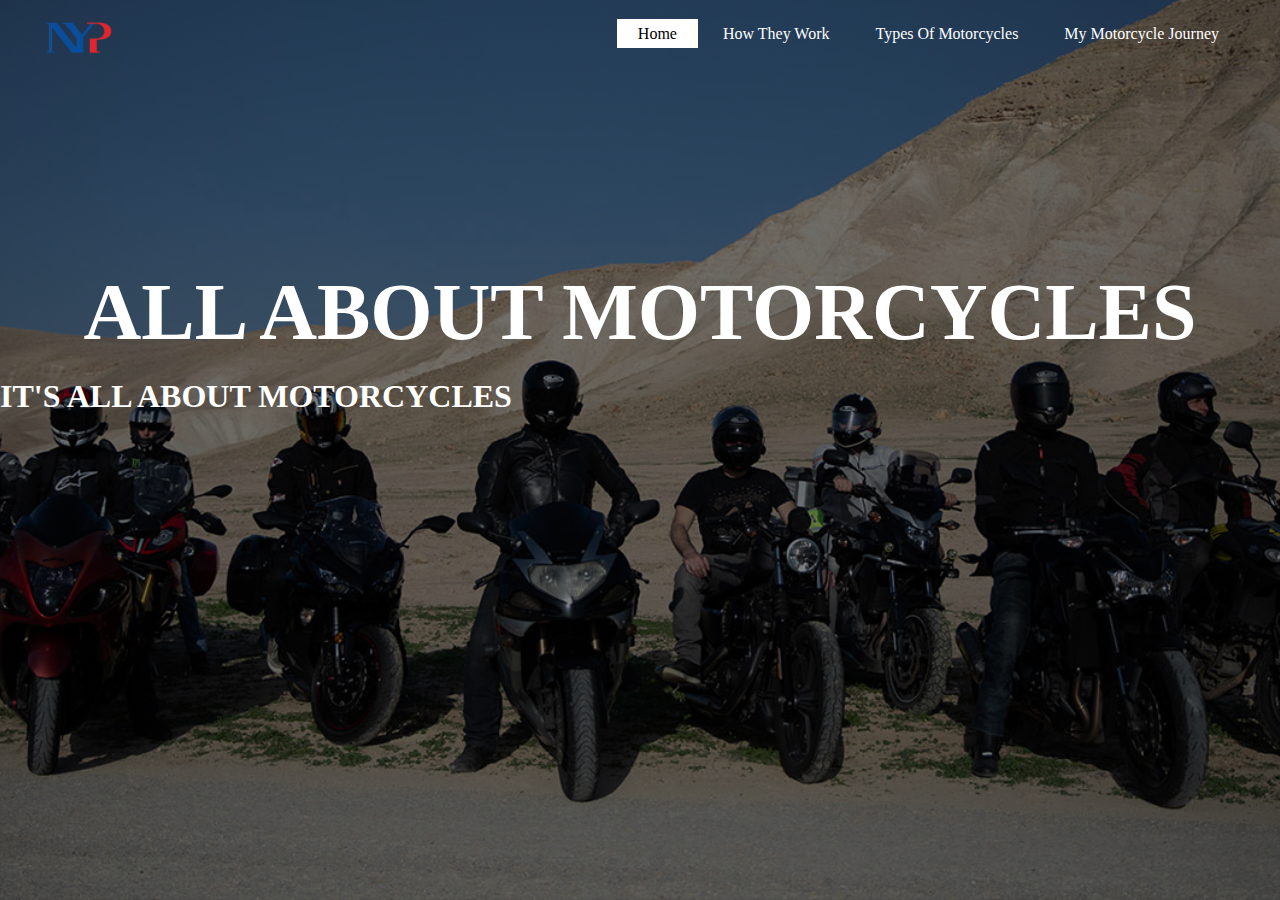
==== webdevA2/index.html @ 929c7609 "First Commit" ====
<!DOCTYPE html>
<html lang="en" class="home-bg">
<head>
    <link rel="stylesheet" href="CSS/style.css">
    <meta charset="UTF-8">
    <meta http-equiv="X-UA-Compatible" content="IE=edge">
    <meta name="viewport" content="width=device-width, initial-scale=1.0">
    <title>02_Fazly_213878N_A1</title>
    <script src="JS/cpy.js" defer></script>
</head>
<body>
    <div class="box1">
        <div class="main">
            <div class="logo">
                <img src="IMAGE/nyp.png" alt="NYP Logo" />
            </div>
            <div class="navbar">
                <ul>
                    <li class="active"><a href="index.html">Home</a></li>
                    <li><a href="HowMotorWorks.html">How They Work</a></li>
                    <li><a href="TypesOfMotors.html">Types Of Motorcycles</a></li>
                    <li><a href="MyMotorJourney.html">My Motorcycle Journey</a></li>
                </ul>
            </div>
        </div>
    </div>
    <div class="box2">
        <div class="title">
            <h1>ALL ABOUT MOTORCYCLES</h1>
        </div>
    </div>

        <!--<div class="button">
            <a href="#" class="btn">WATCH VIDEO</a>
            <a href="#" class="btn">LEARN MORE</a>
        </div>-->
</body>
</html>
---- webdevA2/CSS/style.css ----
*{
    margin: 0;
    padding: 0;
    font-family: 'Century Gothic';
    color:white;
}

.home-bg {
    background-image: linear-gradient(rgba(0,0,0,0.5),rgba(0,0,0,0.5)), url(../IMAGE/Motorcycles.jpg);
    background-color: black;
    height: 100vh;
    background-size: cover;
    background-position: center;
    background-attachment: fixed;
}

.intro-bg {
    background-image: linear-gradient(rgba(0,0,0,0.5),rgba(0,0,0,0.5)), url(../images/intro-bg.jpg);
    background-color: black;
    height: 100vh;
    background-size: cover;
    background-position: top;
    background-attachment: fixed;
}

.edu-bg {
    background-image: linear-gradient(rgba(0,0,0,0.5),rgba(0,0,0,0.5)), url(../images/edu-bg.jpg);
    background-color: black;
    height: 100vh;
    background-size: cover;
    background-position: center;
    background-attachment: fixed;
}
.hobby-bg {
    background-image: linear-gradient(rgba(0,0,0,0.5),rgba(0,0,0,0.5)), url(../images/hobby-bg.jpg);
    background-color: black;
    height: 100vh;
    background-size: cover;
    background-position: center;
    background-attachment: fixed;
}

.box1{
    height: auto;
}
.box2{
    height: auto;
}

.box3 {
    height: auto;
}

.navbar ul{
    float: right;
    list-style-type: none;
    margin-top: 25px;
}

.navbar ul li {
    display: inline-block;
}

.navbar ul li a {
    text-decoration: none;
    color: white;
    padding: 5px 20px;
    border: 1px solid transparent;
    transition: 0.6s ease;
}

.navbar ul li a:hover {
    background-color: white;
    color: black;
}

.navbar ul li.active a {
    background-color: white;
    color: black;
}

.logo img{
    float: left;
    width: auto;
    height: 75px;
}

.main {
    max-width: 1200px;
    margin: auto;
    height: 75px;
}

.title {
    text-align: center;
    margin-top: 15%;
    color: white;
    font-size: 40px;
}

.button {
    position: absolute;
    top: 60%;
    left: 50%;
    transform: translate(-50%, -50%);
}

.btn {
    border: 1px solid white;
    padding: 10px 30px;
    color: white;
    text-decoration: none;
    transition: 0.6s ease;
}

.btn:hover {
    background-color: white;
    color: black;
}

header {
    text-align: center;
    max-width: 700px;
    margin-left: 600px;
    font-size: 20px;
}

.intro{
    float: right;
    max-width: 500px;
    margin-top: 250px;
    margin-right: 200px;
    text-align:center;
    font-size: 20px;
    letter-spacing: 1px;
}

.edu {
    float: left;
    max-width: 500px;
    margin-top: 200px;
    margin-left: 200px;
    text-align: center;
    font-size: 20px;
    letter-spacing: 1px;
}

.content {
    text-align: center;
    max-width: 700px;
    margin-left: 600px;
    font-size: 20px;
}

#image1 {
    border: 1px white solid;
    margin: 10px;
    box-shadow: 3px 3px 5px black;
}

#gameplay {
    border: 1px white solid;
    margin: 10px;
    box-shadow: 3px 3px 5px black;
}

.image-gallery{
    width: 90%;
    margin: 20px auto 20px auto;
    display:grid;
    grid-template-columns: repeat(4, 1fr);
    grid-gap: 20px;
}

.pic{
    position: relative;
    height: 400px;
    border-radius: 10px;
    box-shadow: 3px 3px 5px black;
}

.pic img {
    width: 100%;
    height: 100%;
    border-radius: 10px;
}

h1{
    margin: 20px auto 20px auto;
}
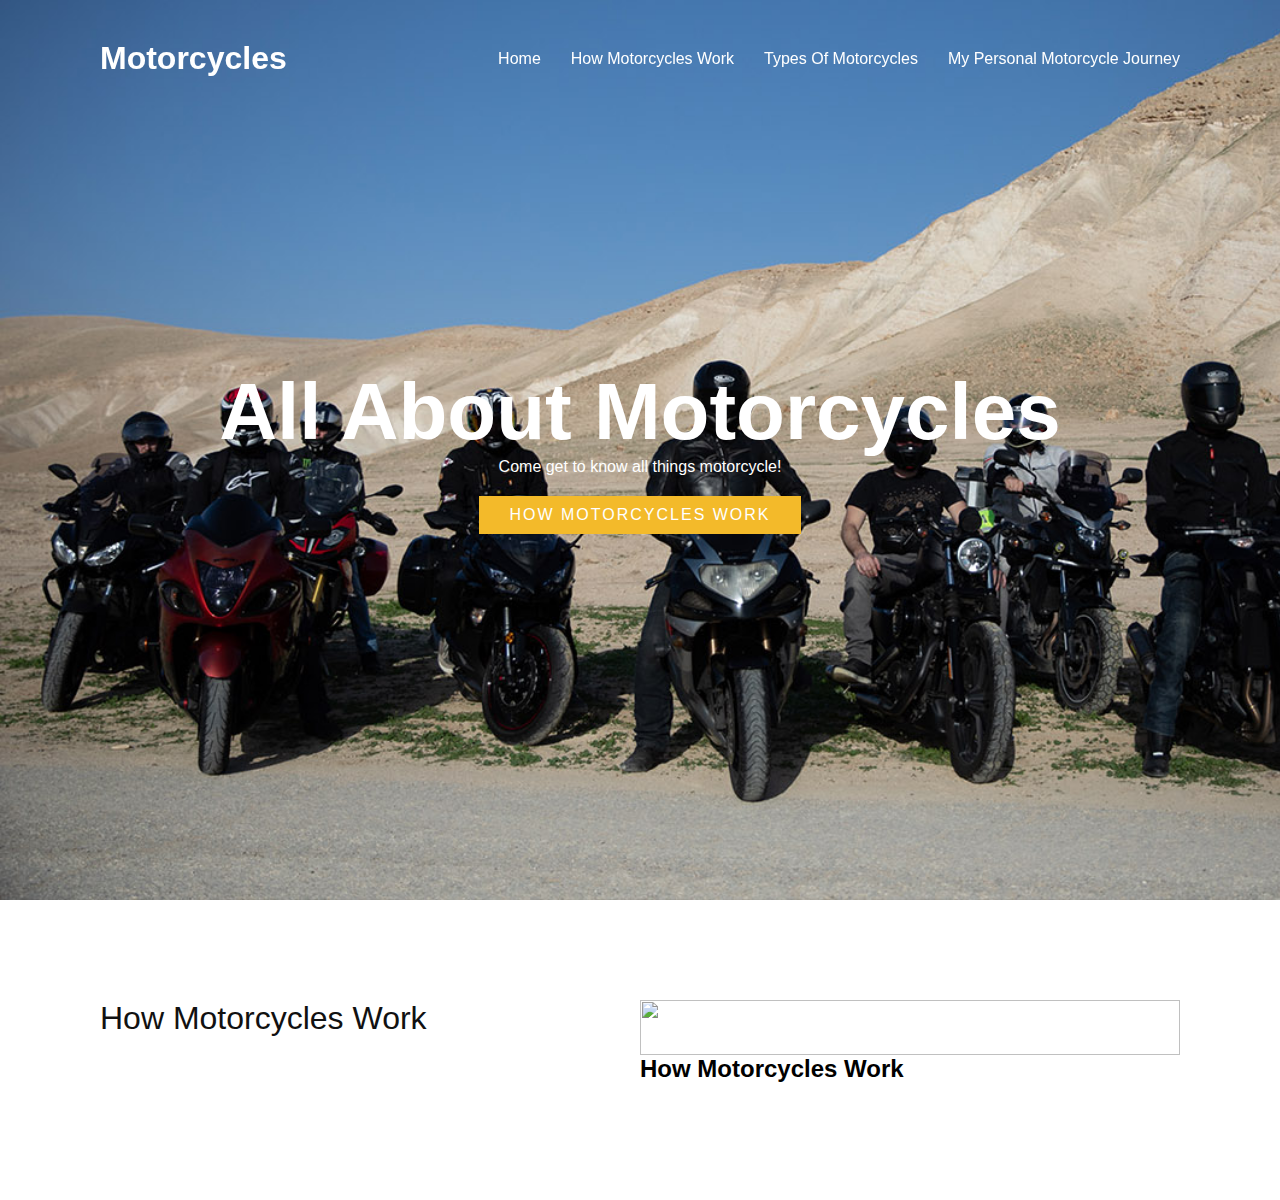
==== commit 395e66b0: "Update 1" ====
--- a/webdevA2/index.html
+++ b/webdevA2/index.html
@@ -1,39 +1,52 @@
 
 <!DOCTYPE html>
-<html lang="en" class="home-bg">
+<html lang="en" class="home-main">
 <head>
-    <link rel="stylesheet" href="CSS/style.css">
     <meta charset="UTF-8">
     <meta http-equiv="X-UA-Compatible" content="IE=edge">
     <meta name="viewport" content="width=device-width, initial-scale=1.0">
-    <title>02_Fazly_213878N_A1</title>
+    <title>02_Fazly_213878N_A2</title>
+    <link rel="stylesheet" href="CSS/style.css">
     <script src="JS/cpy.js" defer></script>
 </head>
 <body>
-    <div class="box1">
-        <div class="main">
-            <div class="logo">
-                <img src="IMAGE/nyp.png" alt="NYP Logo" />
+    <header>
+        <a href="#" class="logo">Motorcycles</a>
+        <ul class = "navigation">
+            <li><a href="#banner">Home</a></li>
+            <li><a href="HowMotorWorks.html">How Motorcycles Work</a></li>
+            <li><a href="TypesOfMotors.html">Types Of Motorcycles</a></li>
+            <li><a href="MyMotorJourney.html">My Personal Motorcycle Journey</a></li>
+        </ul>
+    </header>
+    <section class="banner" id="banner">
+        <div class="MenuContent">
+            <h2>All About Motorcycles</h2>
+            <p>Come get to know all things motorcycle!</p>
+            <a href="#" class="btn">How Motorcycles Work</a>
+        </div>
+    </section>
+
+    <section class="HMW" id="HMW">
+        <div class="row">
+            <div class="col50">
+                <h2 class="titleText">How Motorcycles Work</h2>
+                <p>this is just a paragraph</p>
             </div>
-            <div class="navbar">
-                <ul>
-                    <li class="active"><a href="index.html">Home</a></li>
-                    <li><a href="HowMotorWorks.html">How They Work</a></li>
-                    <li><a href="TypesOfMotors.html">Types Of Motorcycles</a></li>
-                    <li><a href="MyMotorJourney.html">My Motorcycle Journey</a></li>
-                </ul>
+            <div class="col50">
+                <div class="img">
+                    <img src="#">
+                </div>
+                <h2>How Motorcycles Work</h2>
             </div>
         </div>
-    </div>
-    <div class="box2">
-        <div class="title">
-            <h1>ALL ABOUT MOTORCYCLES</h1>
-        </div>
-    </div>
+    </section>
 
-        <!--<div class="button">
-            <a href="#" class="btn">WATCH VIDEO</a>
-            <a href="#" class="btn">LEARN MORE</a>
-        </div>-->
+    <script type="text/javascript">
+        window.addEventListener('scroll', function(){
+            const header = document.querySelector('header');
+            header.classList.toggle("sticky", window.scrollY > 0);
+        });
+    </script>
 </body>
 </html>--- a/webdevA2/CSS/style.css
+++ b/webdevA2/CSS/style.css
@@ -1,190 +1,189 @@
-*{
+
+*
+{
     margin: 0;
     padding: 0;
-    font-family: 'Century Gothic';
+    box-sizing: border-box;
+    font-family: 'Comic Sans', sans-serif;
+    scroll-behavior: smooth;
+}
+
+p
+{
+    font-weight: 300;
     color:white;
 }
 
-.home-bg {
-    background-image: linear-gradient(rgba(0,0,0,0.5),rgba(0,0,0,0.5)), url(../IMAGE/Motorcycles.jpg);
-    background-color: black;
-    height: 100vh;
-    background-size: cover;
-    background-position: center;
-    background-attachment: fixed;
+body
+{
+    min-height: 1200px;
 }
 
-.intro-bg {
-    background-image: linear-gradient(rgba(0,0,0,0.5),rgba(0,0,0,0.5)), url(../images/intro-bg.jpg);
-    background-color: black;
-    height: 100vh;
+.banner
+{
+    position: relative;
+    width: 100%;
+    min-height: 100vh;
+    display: flex;
+    justify-content: center;
+    align-items: center;
+    background: url(../IMAGE/Motorcycles.jpg);
     background-size: cover;
-    background-position: top;
-    background-attachment: fixed;
 }
 
-.edu-bg {
-    background-image: linear-gradient(rgba(0,0,0,0.5),rgba(0,0,0,0.5)), url(../images/edu-bg.jpg);
-    background-color: black;
-    height: 100vh;
-    background-size: cover;
-    background-position: center;
-    background-attachment: fixed;
-}
-.hobby-bg {
-    background-image: linear-gradient(rgba(0,0,0,0.5),rgba(0,0,0,0.5)), url(../images/hobby-bg.jpg);
-    background-color: black;
-    height: 100vh;
-    background-size: cover;
-    background-position: center;
-    background-attachment: fixed;
+.banner .MenuContent
+{
+    max-width: 900px;
+    text-align: center;
 }
 
-.box1{
-    height: auto;
-}
-.box2{
-    height: auto;
+.banner .MenuContent h2
+{
+    font-size: 5em;
+    color: white;
 }
 
-.box3 {
-    height: auto;
+.banner .MenuContent p
+{
+    font-size: 1em;
+    color: white;
 }
 
-.navbar ul{
-    float: right;
-    list-style-type: none;
-    margin-top: 25px;
+.btn
+{
+    font-size: 1em;
+    color: white;
+    background: #F3BA2A;
+    display: inline-block;
+    padding: 10px 30px;
+    margin-top: 20px;
+    text-transform: uppercase;
+    text-decoration: none;
+    letter-spacing: 2px;
+    transition: 0.5s;
 }
 
-.navbar ul li {
-    display: inline-block;
+.btn:hover
+{
+    letter-spacing: 6px;
 }
 
-.navbar ul li a {
+header
+{
+    position: fixed;
+    top: 0;
+    left: 0;
+    width: 100%;
+    padding: 40px 100px;
+    z-index: 10000;
+    display: flex;
+    justify-content: space-between;
+    align-items: center;
+    transition: 0.5s;
+}
+
+header
+{
+    position: fixed;
+    top: 0;
+    left: 0;
+    width: 100%;
+    padding: 40px 100px;
+    z-index: 10000;
+    display: flex;
+    justify-content: space-between;
+    align-items: center;
+    transition: 0.5s;
+}
+
+header.sticky
+{
+    background: #111;
+    padding: 10px 100px;
+    box-shadow: 0 5px 20px rgba(0,0,0,0.05);
+}
+
+/* header .sticky .logo
+{
+    color: #111;
+} */
+
+header .logo
+{
+    color: white;
+    font-weight: 700;
+    font-size: 2em;
+    text-decoration: none;
+}
+
+header .logo
+{
+
+}
+
+header .navigation
+{
+    position: relative;
+    display: flex;
+}
+
+header .navigation li
+{
+    list-style: none;
+    margin-left: 30px;
+}
+
+header .navigation li a
+{
     text-decoration: none;
     color: white;
-    padding: 5px 20px;
-    border: 1px solid transparent;
-    transition: 0.6s ease;
+    font-weight: 300;
 }
 
-.navbar ul li a:hover {
-    background-color: white;
-    color: black;
+header .navigation li a:hover
+{
+    color: #F3BA2A;
 }
 
-.navbar ul li.active a {
-    background-color: white;
-    color: black;
+section
+{
+    padding:  100px;
 }
 
-.logo img{
-    float: left;
-    width: auto;
-    height: 75px;
+.row
+{
+    position: relative;
+    width: 100%;
+    display: flex;
+    justify-content: space-between;
 }
 
-.main {
-    max-width: 1200px;
-    margin: auto;
-    height: 75px;
+.row .col50
+{
+    position: relative;
+    width: 50%;
 }
 
-.title {
-    text-align: center;
-    margin-top: 15%;
-    color: white;
-    font-size: 40px;
+.titleText
+{
+    color:#111;
+    font-size: 2em;
+    font-weight: 300;
 }
 
-.button {
-    position: absolute;
-    top: 60%;
-    left: 50%;
-    transform: translate(-50%, -50%);
+.row .col50 .img
+{
+    position: relative;
+    width: 100%;
+    height: 100%;
 }
 
-.btn {
-    border: 1px solid white;
-    padding: 10px 30px;
-    color: white;
-    text-decoration: none;
-    transition: 0.6s ease;
-}
-
-.btn:hover {
-    background-color: white;
-    color: black;
-}
-
-header {
-    text-align: center;
-    max-width: 700px;
-    margin-left: 600px;
-    font-size: 20px;
-}
-
-.intro{
-    float: right;
-    max-width: 500px;
-    margin-top: 250px;
-    margin-right: 200px;
-    text-align:center;
-    font-size: 20px;
-    letter-spacing: 1px;
-}
-
-.edu {
-    float: left;
-    max-width: 500px;
-    margin-top: 200px;
-    margin-left: 200px;
-    text-align: center;
-    font-size: 20px;
-    letter-spacing: 1px;
-}
-
-.content {
-    text-align: center;
-    max-width: 700px;
-    margin-left: 600px;
-    font-size: 20px;
-}
-
-#image1 {
-    border: 1px white solid;
-    margin: 10px;
-    box-shadow: 3px 3px 5px black;
-}
-
-#gameplay {
-    border: 1px white solid;
-    margin: 10px;
-    box-shadow: 3px 3px 5px black;
-}
-
-.image-gallery{
-    width: 90%;
-    margin: 20px auto 20px auto;
-    display:grid;
-    grid-template-columns: repeat(4, 1fr);
-    grid-gap: 20px;
-}
-
-.pic{
-    position: relative;
-    height: 400px;
-    border-radius: 10px;
-    box-shadow: 3px 3px 5px black;
-}
-
-.pic img {
+.row .col50 .img img
+{
+    position: absolute;
+    top: 0;
+    left: 0;
     width: 100%;
     height: 100%;
-    border-radius: 10px;
-}
-
-h1{
-    margin: 20px auto 20px auto;
+    object-fit: cover;
 }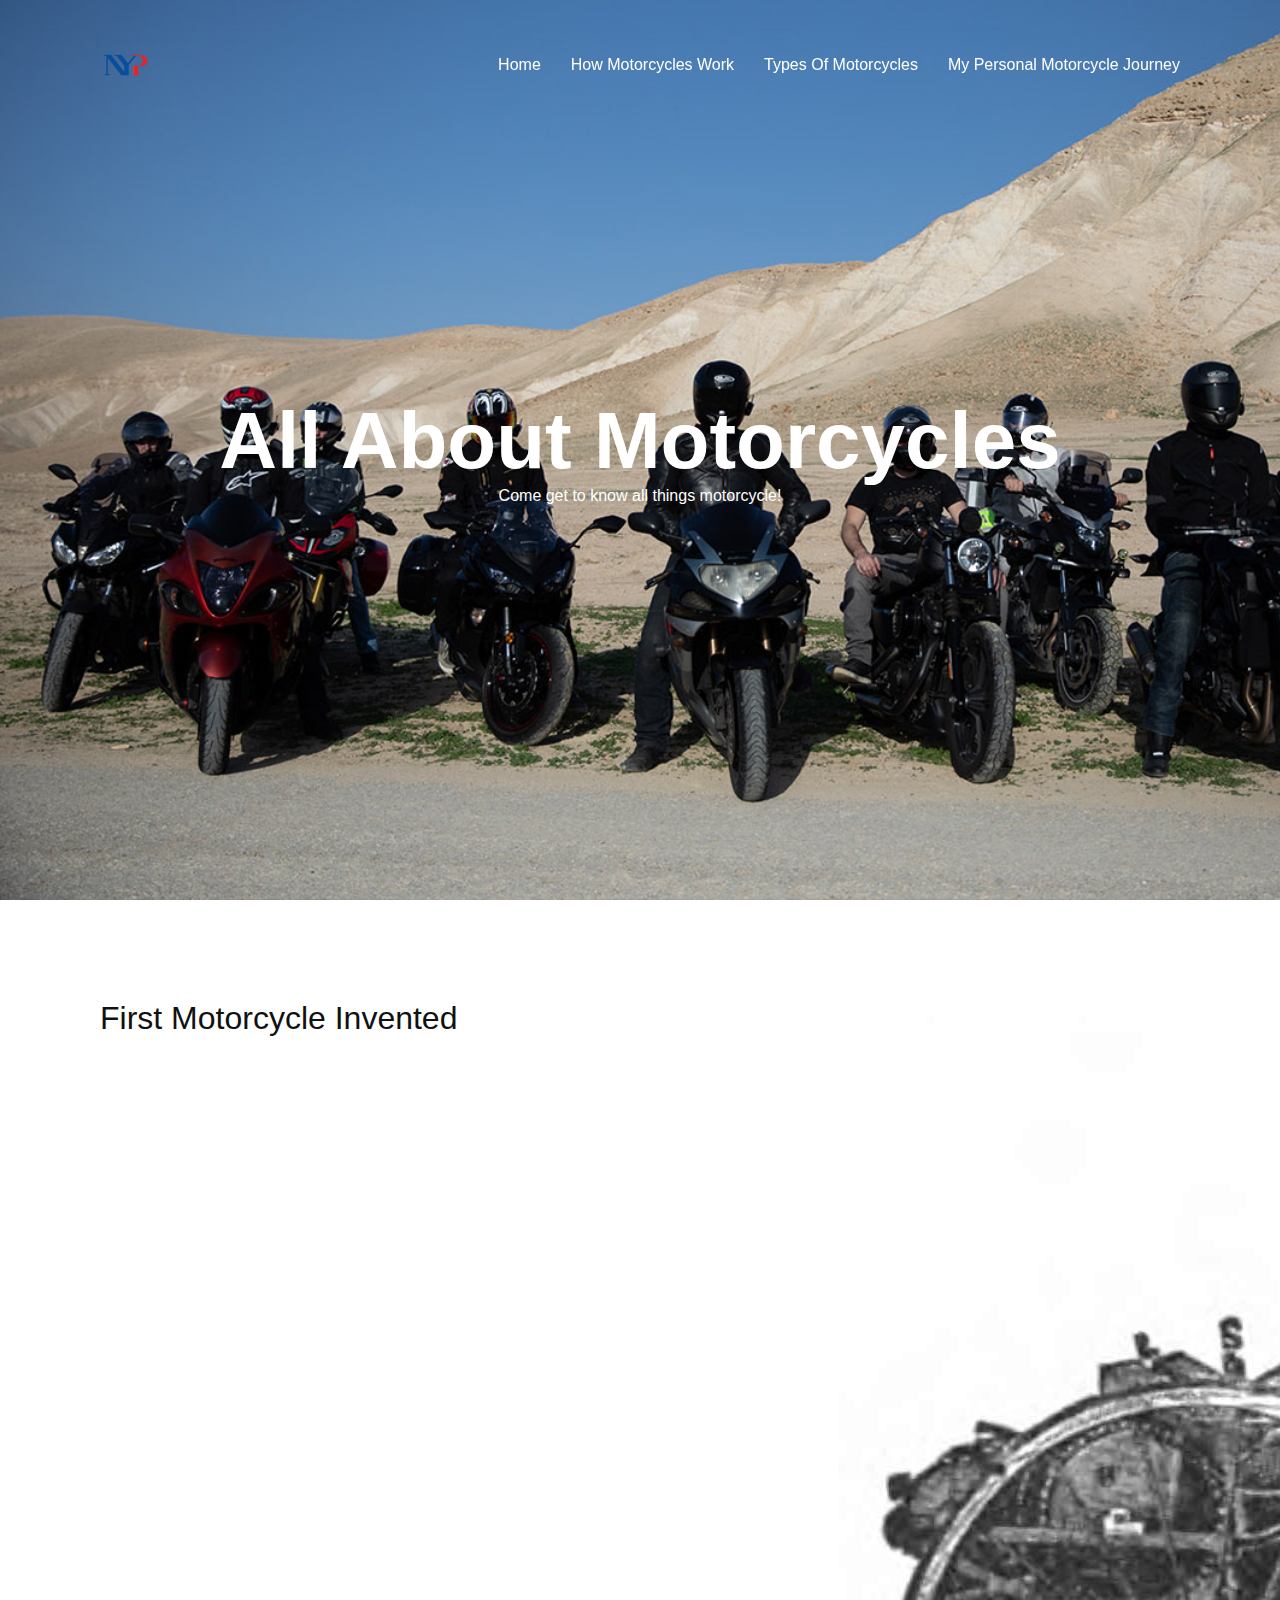
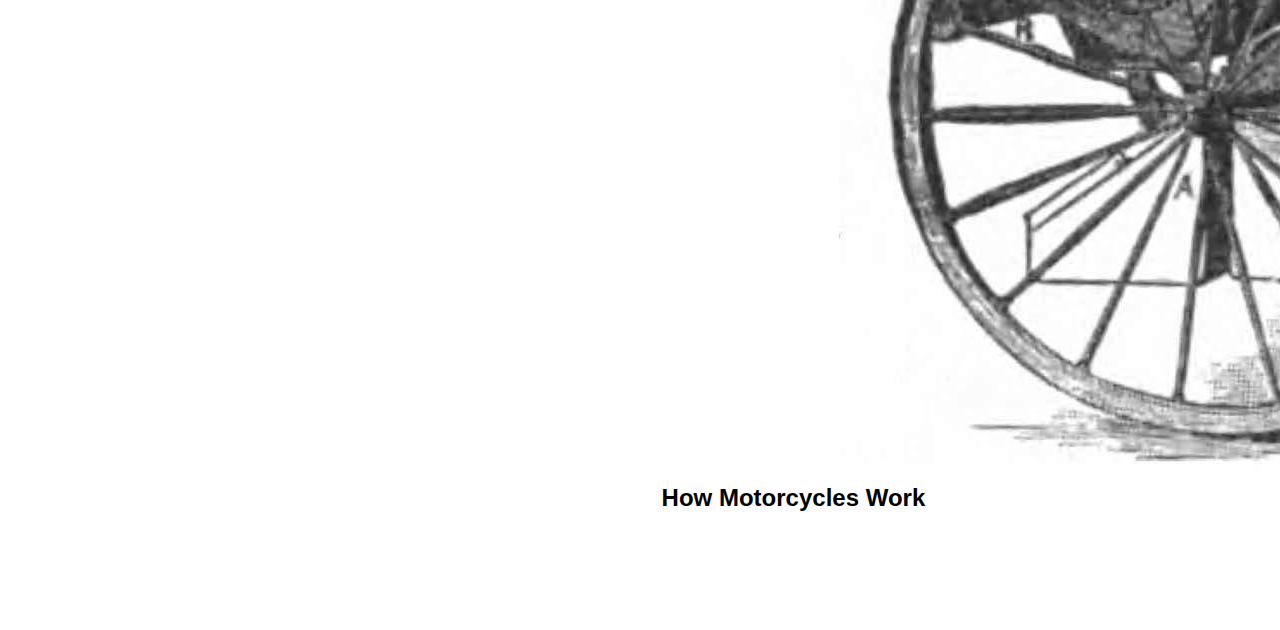
==== commit ffb69343: "update 3 meh" ====
--- a/webdevA2/index.html
+++ b/webdevA2/index.html
@@ -11,7 +11,8 @@
 </head>
 <body>
     <header>
-        <a href="#" class="logo">Motorcycles</a>
+        <img class="logo" src="IMAGE/nyp.png">
+        <div class="menuToggle" onclick="toggleMenu();"></div>
         <ul class = "navigation">
             <li><a href="#banner">Home</a></li>
             <li><a href="HowMotorWorks.html">How Motorcycles Work</a></li>
@@ -23,30 +24,23 @@
         <div class="MenuContent">
             <h2>All About Motorcycles</h2>
             <p>Come get to know all things motorcycle!</p>
-            <a href="#" class="btn">How Motorcycles Work</a>
         </div>
     </section>
 
     <section class="HMW" id="HMW">
         <div class="row">
             <div class="col50">
-                <h2 class="titleText">How Motorcycles Work</h2>
+                <h2 class="titleText">First Motorcycle Invented</h2>
                 <p>this is just a paragraph</p>
             </div>
             <div class="col50">
                 <div class="img">
-                    <img src="#">
+                    <img src="IMAGE/FirstMotor.jpg">
                 </div>
                 <h2>How Motorcycles Work</h2>
+                <p>The first motorcycle was invented in</p>
             </div>
         </div>
     </section>
-
-    <script type="text/javascript">
-        window.addEventListener('scroll', function(){
-            const header = document.querySelector('header');
-            header.classList.toggle("sticky", window.scrollY > 0);
-        });
-    </script>
 </body>
 </html>--- a/webdevA2/CSS/style.css
+++ b/webdevA2/CSS/style.css
@@ -31,19 +31,47 @@
     background-size: cover;
 }
 
+.journey {
+
+    position: relative;
+    width: 100%;
+    min-height: 100vh;
+    display: flex;
+    justify-content: center;
+    align-items: center;
+    background: #111;
+    background-size: cover;
+}
+
 .banner .MenuContent
 {
     max-width: 900px;
     text-align: center;
 }
 
+.journey .MenuContent {
+    max-width: 900px;
+    text-align: center;
+}
+
 .banner .MenuContent h2
 {
     font-size: 5em;
     color: white;
 }
 
+.journey .MenuContent h2 {
+    font-size: 5em;
+    color: white;
+}
+
 .banner .MenuContent p
+{
+    font-size: 1em;
+    color: white;
+}
+
+.journey .MenuContent p 
 {
     font-size: 1em;
     color: white;
@@ -82,19 +110,43 @@
     transition: 0.5s;
 }
 
-header
-{
-    position: fixed;
-    top: 0;
-    left: 0;
-    width: 100%;
-    padding: 40px 100px;
-    z-index: 10000;
-    display: flex;
-    justify-content: space-between;
-    align-items: center;
-    transition: 0.5s;
-}
+/* .HMW-main header
+{
+    color: #111;
+    padding: 10px 100px;
+    box-shadow: 0 5px 20px rgba(0,0,0,0.05);
+} */
+
+.HMW-main header .navigation li a
+{
+    text-decoration: none;
+    color: #111;
+    font-weight: 300;
+}
+
+.HMW-main header.sticky .navigation li a
+{
+    text-decoration: none;
+    color: white;
+    font-weight: 300;
+}
+
+.TOM-main header .navigation li a {
+    text-decoration: none;
+    color: #111;
+    font-weight: 300;
+}
+
+.TOM-main header.sticky .navigation li a {
+    text-decoration: none;
+    color: white;
+    font-weight: 300;
+}
+
+/*.TOM-main
+{
+    background-color: #111;
+}*/
 
 header.sticky
 {
@@ -108,17 +160,14 @@
     color: #111;
 } */
 
-header .logo
-{
-    color: white;
-    font-weight: 700;
-    font-size: 2em;
-    text-decoration: none;
-}
-
-header .logo
-{
-
+header .logo {
+    width: 50px;
+    height: 50px;
+    margin: 0;
+    color: white;
+    //font-weight: 700;
+    //font-size: 2em;
+    text-decoration: none;
 }
 
 header .navigation
@@ -161,7 +210,7 @@
 .row .col50
 {
     position: relative;
-    width: 50%;
+    width: 48%;
 }
 
 .titleText
@@ -171,14 +220,14 @@
     font-weight: 300;
 }
 
-.row .col50 .img
+.row .col50 .imgBx
 {
     position: relative;
     width: 100%;
     height: 100%;
 }
 
-.row .col50 .img img
+.row .col50 .imgBx img
 {
     position: absolute;
     top: 0;
@@ -186,4 +235,147 @@
     width: 100%;
     height: 100%;
     object-fit: cover;
+}
+
+.title
+{
+    width: 100%;
+    display: flex;
+    justify-content: center;
+    align-items: center;
+    flex-direction: column;
+}
+
+.TOM .content
+{
+    display: flex;
+    justify-content: center;
+    flex-direction: row-reverse;
+    flex-wrap: wrap;
+    margin-top: 40px;
+}
+
+.TOM .content .box
+{
+    width: 340px;
+    margin: 20px;
+    border: 15px solid #fff;
+    box-shadow: 0 5px 35px rgba(0,0,0,0.05);
+
+}
+
+.TOM .content .box .imgBx
+{
+    position: relative;
+    width: 100%;
+    height: 300px;
+}
+
+.TOM .content .box .imgBx img
+{
+    position: absolute;
+    top: 0;
+    left: 0;
+    width: 100%;
+    height: 100%;
+    object-fit: cover;
+}
+
+@media (max-width: 1116px)
+{
+    header,
+    header.sticky
+    {
+        padding: 10px 20px;
+    }
+
+    header .navigation
+    {
+        display: none;
+    }
+
+    header .navigation.active
+    {
+        width: 100%;
+        height: calc(100% - 60px);
+        position: fixed;
+        top: 60px;
+        left: 0;
+        display: flex;
+        justify-content: center;
+        align-items: center;
+        flex-direction: column;
+        background: #111;
+    }
+    
+    .menuToggle
+    {
+        position: relative;
+        width: 40px;
+        height: 40px;
+        background: url(../IMAGE/menu.png);
+        background-size: 30px;
+        background-repeat: no-repeat;
+        background-position: center;
+        cursor: pointer;
+    }
+
+    .menuToggle.active
+    {
+        background: url(../IMAGE/close.png);
+        background-size: 25px;
+        background-repeat: no-repeat;
+        background-position: center;
+    }
+
+    section
+    {
+        padding: 20px;
+    }
+
+    .banner .content h2
+    {
+        font-size: 3em;
+    }
+
+    .row
+    {
+        flex-direction: column;
+    }
+
+    .row .col50
+    {
+        position: relative;
+        width: 100%;
+    }
+
+    .row .col50 .imgBx
+    {
+        height: 300px;
+        margin-top: 20px;
+    }
+
+    .TOM .content .box
+    {
+        margin: 10px;
+    }
+
+    .TOM .content .box .imgBx
+    {
+        height: 260px;
+    }
+    
+    .title
+    {
+        text-align: center;
+    }
+
+    .titleText
+    {
+        font-size: 1.8em;
+        line-height: 1.5em;
+        margin-bottom: 15px;
+        font-weight: 300;
+        text-align: center;
+    }
 }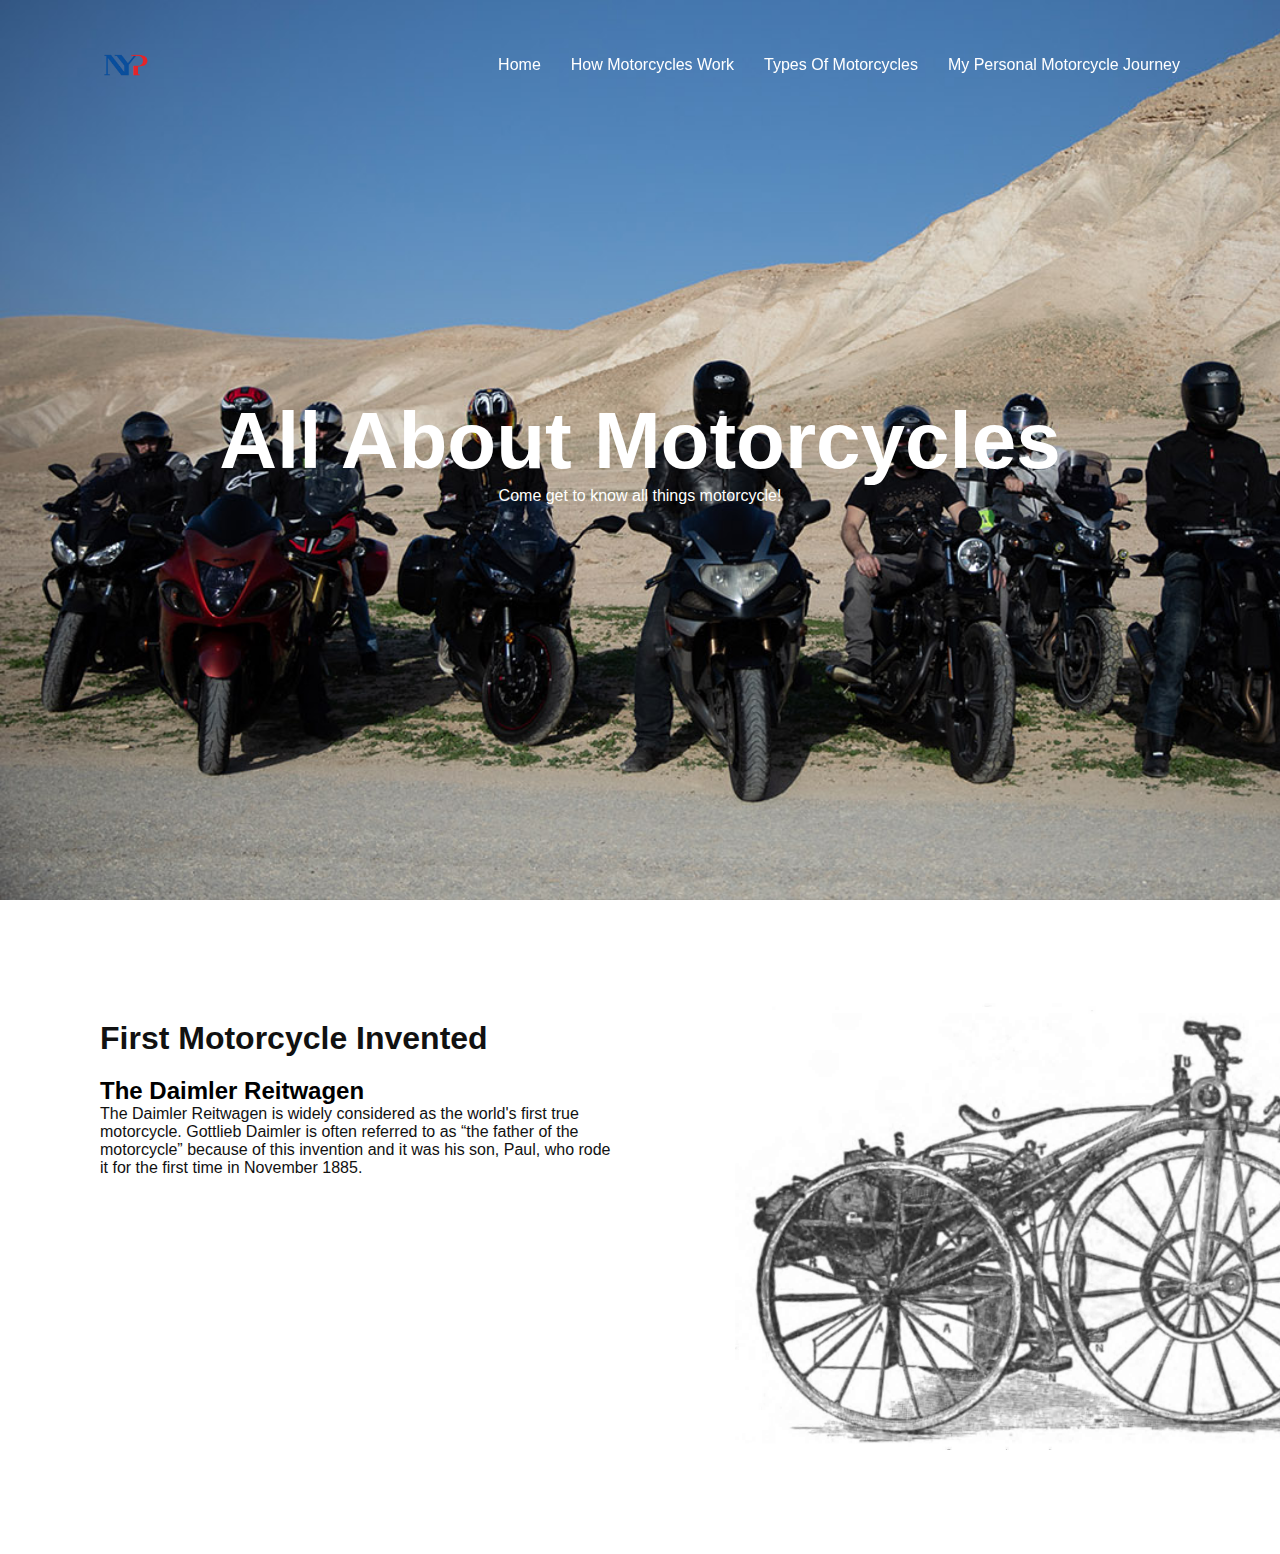
==== commit a09d7d93: "idk" ====
--- a/webdevA2/index.html
+++ b/webdevA2/index.html
@@ -27,18 +27,22 @@
         </div>
     </section>
 
-    <section class="HMW" id="HMW">
+    <section class="FirstMotor">
         <div class="row">
             <div class="col50">
                 <h2 class="titleText">First Motorcycle Invented</h2>
-                <p>this is just a paragraph</p>
+                <h2>The Daimler Reitwagen</h2>
+                <p>
+                    The Daimler Reitwagen is widely considered as the world's first true motorcycle.
+                    Gottlieb Daimler is often referred to as “the father of the motorcycle” because of this invention and it was his son,
+                    Paul, who rode it for the first time in November 1885.
+                </p>
             </div>
             <div class="col50">
                 <div class="img">
-                    <img src="IMAGE/FirstMotor.jpg">
+                    <img src="IMAGE/FirstMotor.jpg" width="800px">
                 </div>
-                <h2>How Motorcycles Work</h2>
-                <p>The first motorcycle was invented in</p>
+                
             </div>
         </div>
     </section>
--- a/webdevA2/CSS/style.css
+++ b/webdevA2/CSS/style.css
@@ -31,6 +31,17 @@
     background-size: cover;
 }
 
+.HMW {
+    position: relative;
+    width: 100%;
+    min-height: 100vh;
+    display: flex;
+    justify-content: center;
+    align-items: center;
+    background: url(../IMAGE/Workshop.jpg);
+    background-size: cover;
+}
+
 .journey {
 
     position: relative;
@@ -117,7 +128,7 @@
     box-shadow: 0 5px 20px rgba(0,0,0,0.05);
 } */
 
-.HMW-main header .navigation li a
+/*.HMW-main header .navigation li a
 {
     text-decoration: none;
     color: #111;
@@ -129,7 +140,7 @@
     text-decoration: none;
     color: white;
     font-weight: 300;
-}
+}*/
 
 .TOM-main header .navigation li a {
     text-decoration: none;
@@ -207,6 +218,11 @@
     justify-content: space-between;
 }
 
+.row p
+{
+    color:#111;
+}
+
 .row .col50
 {
     position: relative;
@@ -216,8 +232,9 @@
 .titleText
 {
     color:#111;
+    padding: 20px 0;
     font-size: 2em;
-    font-weight: 300;
+    font-weight: 900;
 }
 
 .row .col50 .imgBx
@@ -234,7 +251,7 @@
     left: 0;
     width: 100%;
     height: 100%;
-    object-fit: cover;
+    object-fit: contain;
 }
 
 .title
@@ -307,6 +324,26 @@
         flex-direction: column;
         background: #111;
     }
+
+    .TOM-main header .navigation.active
+    {
+
+        width: 100%;
+        height: calc(100% - 60px);
+        position: fixed;
+        top: 60px;
+        left: 0;
+        display: flex;
+        justify-content: center;
+        align-items: center;
+        flex-direction: column;
+        background: white;
+    }
+
+    .TOM .title .titleText
+    {
+        margin: 10px;
+    }
     
     .menuToggle
     {
@@ -370,12 +407,17 @@
         text-align: center;
     }
 
-    .titleText
+/*    .titleText
     {
         font-size: 1.8em;
         line-height: 1.5em;
         margin-bottom: 15px;
         font-weight: 300;
         text-align: center;
-    }
+    }*/
+
+/*    .FirstMotor .row .col50 .img
+    {
+        height:260px;
+    }*/
 }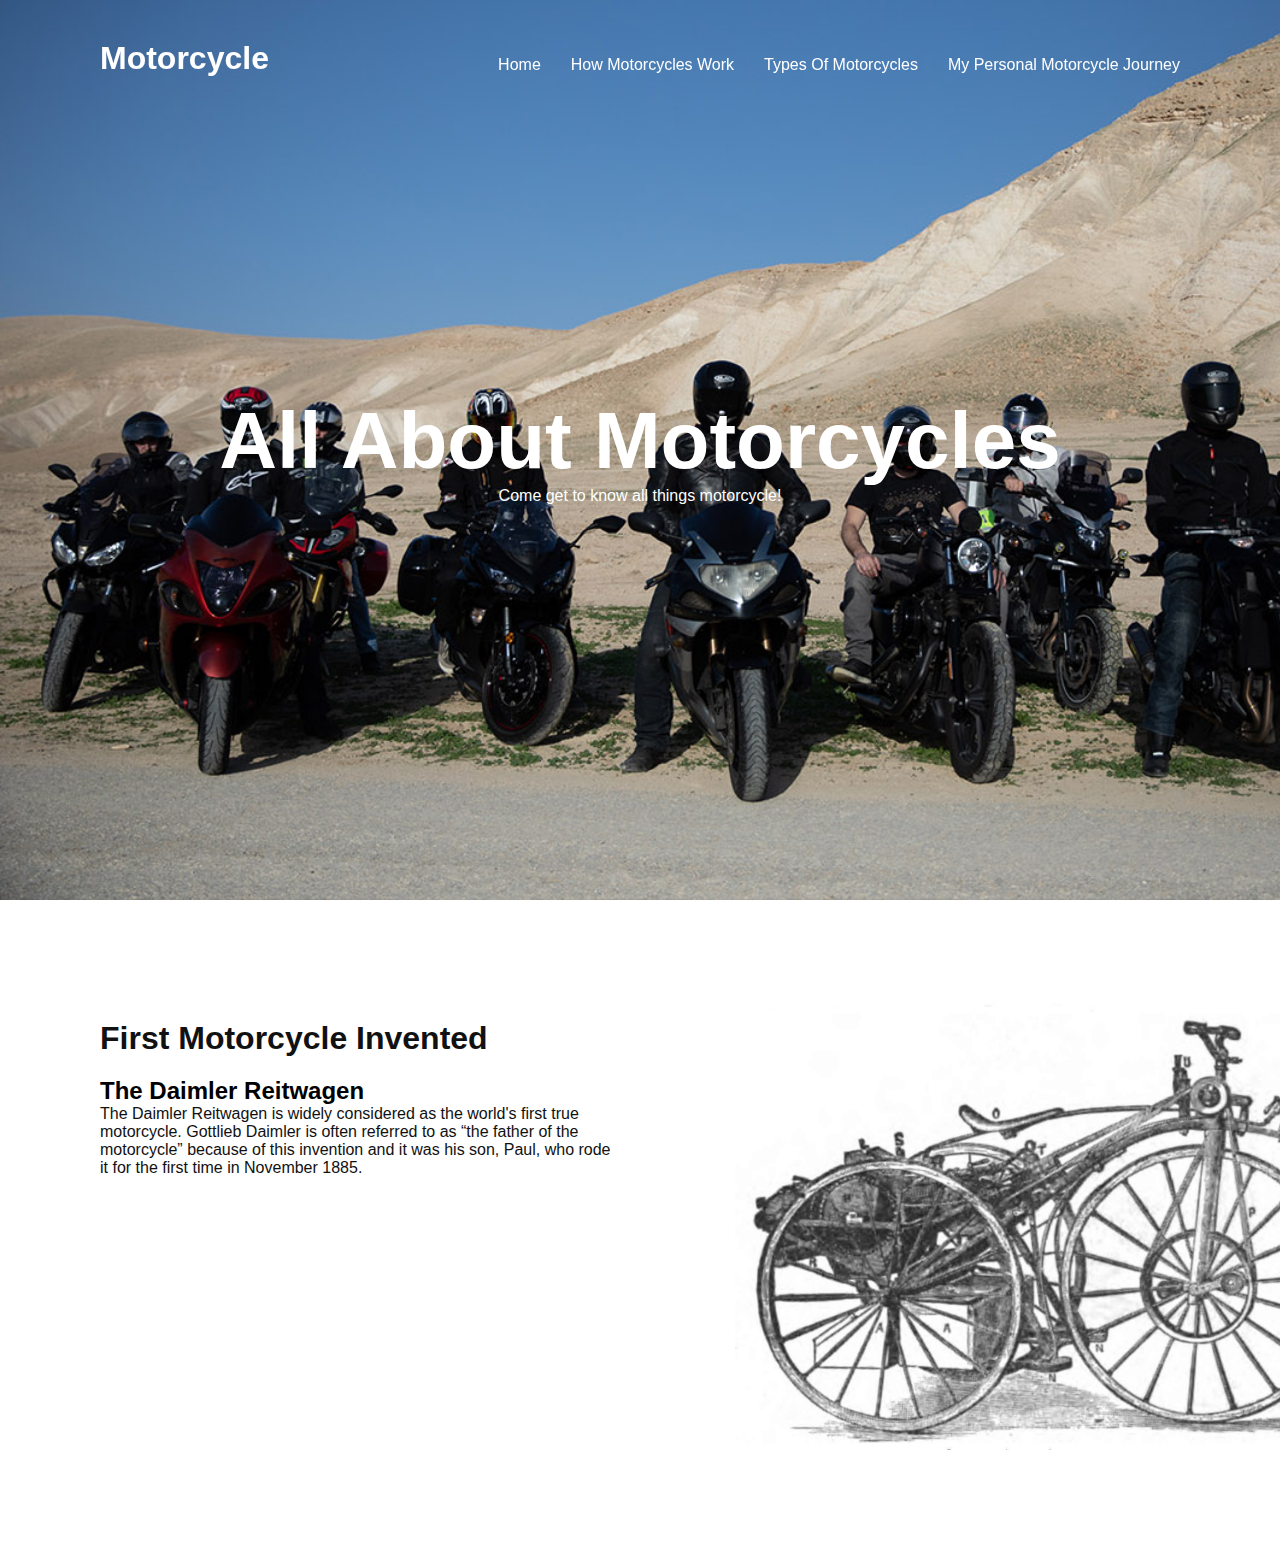
==== commit 5e1aaaf1: "idk this anymore" ====
--- a/webdevA2/index.html
+++ b/webdevA2/index.html
@@ -11,9 +11,9 @@
 </head>
 <body>
     <header>
-        <img class="logo" src="IMAGE/nyp.png">
+        <a href="#" class="logo">Motorcycle</a>
         <div class="menuToggle" onclick="toggleMenu();"></div>
-        <ul class = "navigation">
+        <ul class="navigation">
             <li><a href="#banner">Home</a></li>
             <li><a href="HowMotorWorks.html">How Motorcycles Work</a></li>
             <li><a href="TypesOfMotors.html">Types Of Motorcycles</a></li>
--- a/webdevA2/CSS/style.css
+++ b/webdevA2/CSS/style.css
@@ -31,7 +31,8 @@
     background-size: cover;
 }
 
-.HMW {
+.HMW 
+{
     position: relative;
     width: 100%;
     min-height: 100vh;
@@ -121,27 +122,6 @@
     transition: 0.5s;
 }
 
-/* .HMW-main header
-{
-    color: #111;
-    padding: 10px 100px;
-    box-shadow: 0 5px 20px rgba(0,0,0,0.05);
-} */
-
-/*.HMW-main header .navigation li a
-{
-    text-decoration: none;
-    color: #111;
-    font-weight: 300;
-}
-
-.HMW-main header.sticky .navigation li a
-{
-    text-decoration: none;
-    color: white;
-    font-weight: 300;
-}*/
-
 .TOM-main header .navigation li a {
     text-decoration: none;
     color: #111;
@@ -171,13 +151,14 @@
     color: #111;
 } */
 
-header .logo {
+header .logo 
+{
     width: 50px;
     height: 50px;
     margin: 0;
     color: white;
-    //font-weight: 700;
-    //font-size: 2em;
+    font-weight: 700;
+    font-size: 2em;
     text-decoration: none;
 }
 
@@ -309,6 +290,11 @@
     header .navigation
     {
         display: none;
+    }
+
+    header .navigation.active
+    {
+        
     }
 
     header .navigation.active
@@ -323,11 +309,11 @@
         align-items: center;
         flex-direction: column;
         background: #111;
+        font-size: 2em;
     }
 
     .TOM-main header .navigation.active
     {
-
         width: 100%;
         height: calc(100% - 60px);
         position: fixed;
